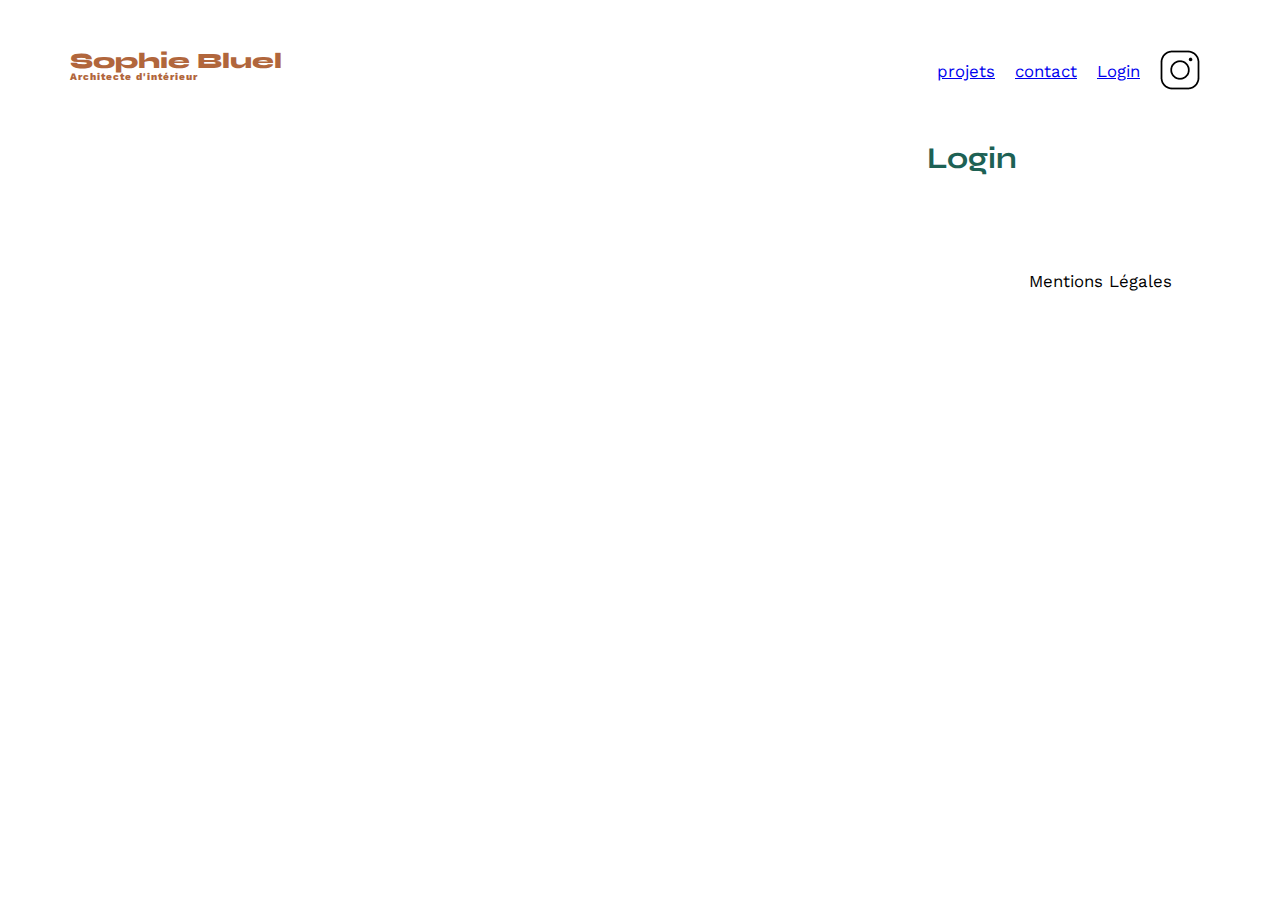
==== FrontEnd/login.html @ db26708a "display works + filter" ====
<!DOCTYPE html>
<html lang="fr">
<head>
	<meta charset="UTF-8">
	<title>Sophie Bluel - Architecte d'intérieur</title>
	<meta name="viewport" content="width=device-width, initial-scale=1.0">
	<link rel="preconnect" href="https://fonts.googleapis.com">
	<link rel="preconnect" href="https://fonts.gstatic.com" crossorigin>
	<link href="https://fonts.googleapis.com/css2?family=Syne:wght@700;800&family=Work+Sans&display=swap" rel="stylesheet">
	<meta name="description" content="">
	<script type="module" src="app.js"></script>
	<link rel="stylesheet" href="./assets/style.css">
</head>
<body>
    
<header>
	<h1>Sophie Bluel <span>Architecte d'intérieur</span></h1>
	<nav>
		<ul>
			<li><a href="index.html">projets</a></li>
			<li><a href="index.html">contact</a></li>
			<li><a href="login.html">Login</a></li>
			<li><img src="./assets/icons/instagram.png" alt="Instagram"></li>
		</ul>
    <main>
<section id="#login">
    <h2> Login </h2>
    <form>
        
    </form>
</section>
    </main>
	</nav>
</header>

<footer>
	<nav>
		<ul>
			<li>Mentions Légales</li>
		</ul>
	</nav>
</footer>
</body>
</html>
---- FrontEnd/assets/style.css ----
/* http://meyerweb.com/eric/tools/css/reset/
   v2.0 | 20110126
   License: none (public domain)
*/

html, body, div, span, applet, object, iframe,
h1, h2, h3, h4, h5, h6, p, blockquote, pre,
a, abbr, acronym, address, big, cite, code,
del, dfn, em, img, ins, kbd, q, s, samp,
small, strike, strong, sub, sup, tt, var,
b, u, i, center,
dl, dt, dd, ol, ul, li,
fieldset, form, label, legend,
table, caption, tbody, tfoot, thead, tr, th, td,
article, aside, canvas, details, embed,
figure, figcaption, footer, header, hgroup,
menu, nav, output, ruby, section, summary,
time, mark, audio, video {
	margin: 0;
	padding: 0;
	border: 0;
	font-size: 100%;
	font: inherit;
	vertical-align: baseline;
}
/* HTML5 display-role reset for older browsers */
article, aside, details, figcaption, figure,
footer, header, hgroup, menu, nav, section {
	display: block;
}
body {
	line-height: 1;
}
ol, ul {
	list-style: none;
}
blockquote, q {
	quotes: none;
}
blockquote:before, blockquote:after,
q:before, q:after {
	content: '';
	content: none;
}
table {
	border-collapse: collapse;
	border-spacing: 0;
}
/** end reset css**/
body {
	max-width: 1140px;
	margin:auto;
	font-family: 'Work Sans' ;
	font-size: 14px;
}
header {
	display: flex;
	justify-content: space-between;
	margin: 50px 0
}
section {
	margin: 50px 0
}

h1{
	display: flex;
	flex-direction: column;
	font-family: 'Syne';
	font-size: 22px;
	font-weight: 800;
	color: #B1663C
}

h1 > span {
	font-family: 'Work Sans';
	font-size:10px;
	letter-spacing: 0.1em;
;
}

h2{
	font-family: 'Syne';
	font-weight: 700;
	font-size: 30px;
	color: #1D6154
}
nav ul {
	display: flex;
	align-items: center;
	list-style-type: none;

}
nav li {
	padding: 0 10px;
	font-size: 1.2em;
}

li:hover {
	color: #B1663C;
}
#introduction {
	display: flex;
	align-items: center;
}
#introduction figure {
	flex: 1
}
#introduction img {
	display: block;
	margin: auto;
	width: 80%;
}

#introduction article {
	flex: 1
}
#introduction h2 {
	margin-bottom: 1em;
}

#introduction p {
	margin-bottom: 0.5em;
}
#portfolio h2 {
	text-align: center;
	margin-bottom: 1em;
}

#portfolio ul {
	display:flex;
	flex-direction: row;
	gap: 10px;
	justify-content: center;
	margin-bottom: 2em;
}

#portfolio button {
color:#1D6154;
background-color: white;
 font-family: 'Syne';
 font-size: 1.2em;
 font-weight: 700;
 border: solid 1px #1D6154;
 border-radius: 60px;
 padding: 10px 30px;
 transition: all ease-in-out 0.3s;
}

#portfolio button:hover {
	color: white;
	background-color: #1D6154;
}
.gallery {
	width: 100%;
	display: grid;
	grid-template-columns: 1fr 1fr 1fr;
	grid-column-gap: 20px;
	grid-row-gap: 20px;
}

.gallery img {
	width: 100%;

}
#contact {
	width: 50%;
margin: auto;
}
#contact > * {
	text-align: center;

}
#contact h2{
	margin-bottom: 20px;
}
#contact form {
	text-align: left;
	margin-top:30px;
	display: flex;
	flex-direction: column;
}

#contact input {
	height: 50px;
	font-size: 1.2em;
	border: none;
	box-shadow: 0px 4px 14px rgba(0, 0, 0, 0.09);
}
#contact label {
	margin: 2em 0 1em 0;
}
#contact textarea {
	border: none;
	box-shadow: 0px 4px 14px rgba(0, 0, 0, 0.09);
}

input[type="submit"]{
	font-family: 'Syne';
	font-weight: 700;
	color: white;
	background-color: #1D6154;
	margin : 2em auto ;
	width: 180px;
	text-align: center;
	border-radius: 60px ;
}

footer nav ul {
	display: flex;
	justify-content: flex-end;
	margin: 2em
}
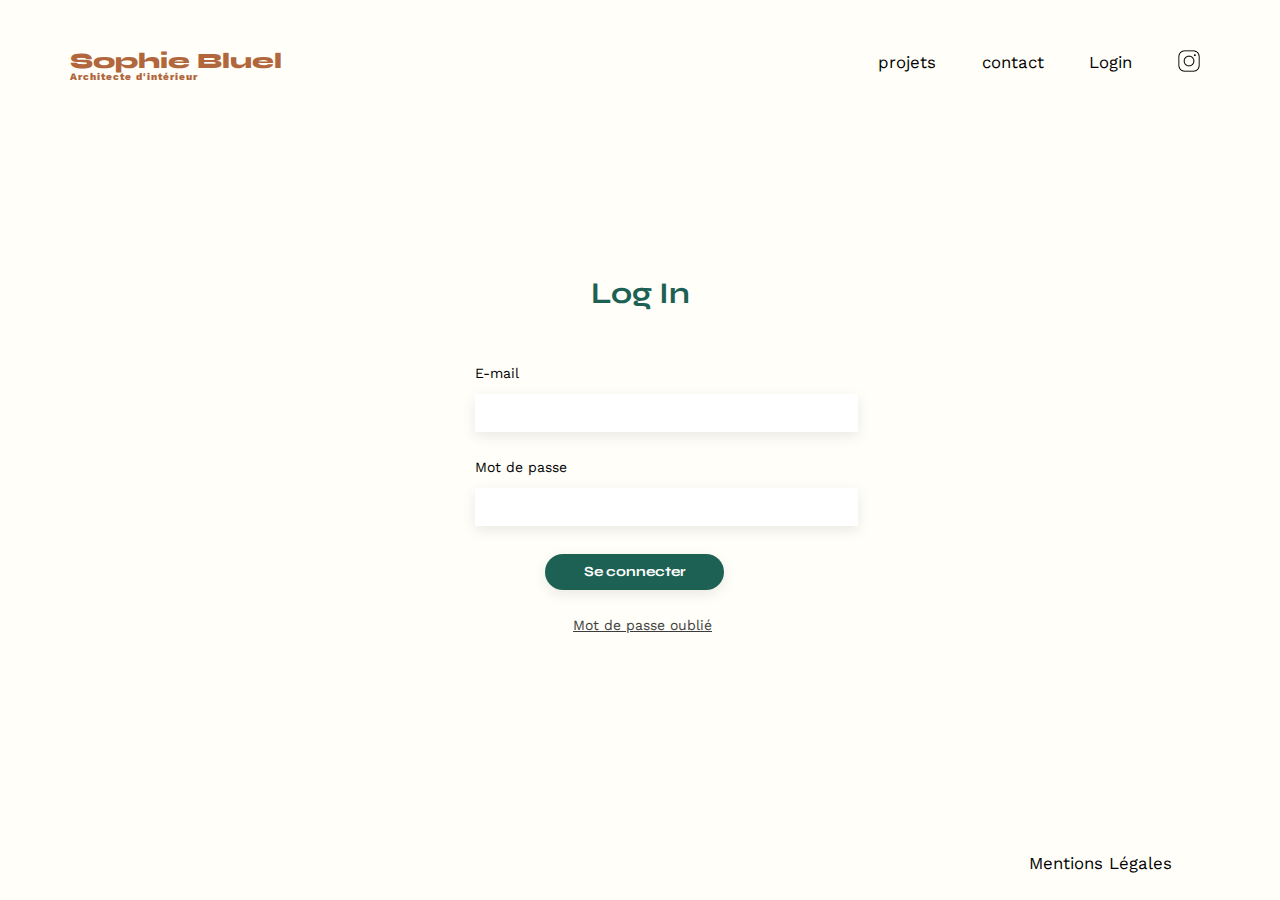
==== commit cce5aa5c: "login page + css" ====
--- a/FrontEnd/login.html
+++ b/FrontEnd/login.html
@@ -3,7 +3,7 @@
 <head>
 	<meta charset="UTF-8">
 	<title>Sophie Bluel - Architecte d'intérieur</title>
-	<meta name="viewport" content="width=device-width, initial-scale=1.0">
+	<meta name="viewport" content="width=device-width", initial-scale="1.0">
 	<link rel="preconnect" href="https://fonts.googleapis.com">
 	<link rel="preconnect" href="https://fonts.gstatic.com" crossorigin>
 	<link href="https://fonts.googleapis.com/css2?family=Syne:wght@700;800&family=Work+Sans&display=swap" rel="stylesheet">
@@ -22,16 +22,22 @@
 			<li><a href="login.html">Login</a></li>
 			<li><img src="./assets/icons/instagram.png" alt="Instagram"></li>
 		</ul>
+    </nav>
+</header>
     <main>
-<section id="#login">
-    <h2> Login </h2>
+<section id="login">
+    <h2>Log In </h2>
     <form>
-        
+        <label for="email">E-mail</label>
+        <input type="email" id="email">
+        <label for="password">Mot de passe</label>
+        <input type="password" id="password">
+        <input type="submit" id="login-btn" value="Se connecter">
+        <a href="#">Mot de passe oublié</a>
     </form>
+    
 </section>
     </main>
-	</nav>
-</header>
 
 <footer>
 	<nav>
--- a/FrontEnd/assets/style.css
+++ b/FrontEnd/assets/style.css
@@ -47,19 +47,32 @@
 	border-spacing: 0;
 }
 /** end reset css**/
+html {
+	display: flex;
+	height:100%;
+}
+
 body {
 	max-width: 1140px;
 	margin:auto;
 	font-family: 'Work Sans' ;
 	font-size: 14px;
+	background-color: #FFFEF8;
+	min-height:100%;
+	display:flex;
+	flex-direction: column;
+	justify-content:space-between;
+	flex:1;
+
 }
 header {
 	display: flex;
 	justify-content: space-between;
-	margin: 50px 0
-}
+	margin-top: 50px;
+}
+
 section {
-	margin: 50px 0
+	margin: 50px 0;
 }
 
 h1{
@@ -84,23 +97,43 @@
 	font-size: 30px;
 	color: #1D6154
 }
+
+header nav {
+	width: 30%;
+}
+nav img {
+	width: 22px;
+}
+
 nav ul {
 	display: flex;
 	align-items: center;
 	list-style-type: none;
-
-}
+	justify-content: space-between;
+}
+
 nav li {
 	padding: 0 10px;
 	font-size: 1.2em;
 }
 
+nav a {
+	text-decoration: none;
+	color: black;
+}
+
+nav a:hover,
+nav a:active {
+	font-weight: 700;
+}
+
 li:hover {
 	color: #B1663C;
 }
 #introduction {
 	display: flex;
 	align-items: center;
+	margin-top: 100px;
 }
 #introduction figure {
 	flex: 1
@@ -120,11 +153,15 @@
 
 #introduction p {
 	margin-bottom: 0.5em;
-}
-#portfolio h2 {
+	width: 400px;
+	line-height: 1.2em;
+}
+#portfolio h2,
+#login h2 {
 	text-align: center;
 	margin-bottom: 1em;
 }
+
 
 #portfolio ul {
 	display:flex;
@@ -144,6 +181,8 @@
  border-radius: 60px;
  padding: 10px 30px;
  transition: all ease-in-out 0.3s;
+ cursor: pointer;
+ margin-bottom: 1em;
 }
 
 #portfolio button:hover {
@@ -151,59 +190,79 @@
 	background-color: #1D6154;
 }
 .gallery {
-	width: 100%;
 	display: grid;
 	grid-template-columns: 1fr 1fr 1fr;
-	grid-column-gap: 20px;
 	grid-row-gap: 20px;
+	grid-column-gap:20px;
+	width: 100%;
 }
 
 .gallery img {
 	width: 100%;
-
-}
-#contact {
+	
+}
+#contact, #login {
 	width: 50%;
-margin: auto;
-}
-#contact > * {
+	margin: auto;
+}
+#contact > *,
+#login > * {
 	text-align: center;
 
 }
 #contact h2{
 	margin-bottom: 20px;
 }
-#contact form {
+#contact form,
+#login form {
 	text-align: left;
 	margin-top:30px;
 	display: flex;
 	flex-direction: column;
-}
-
-#contact input {
-	height: 50px;
-	font-size: 1.2em;
+	margin-left: 120px;
+	
+}
+
+#contact input,
+#login input {
+	height: 36px;
+	width: 379px;
+	font-size: 1em;
 	border: none;
 	box-shadow: 0px 4px 14px rgba(0, 0, 0, 0.09);
 }
-#contact label {
+#contact label,
+#login label {
 	margin: 2em 0 1em 0;
 }
+
 #contact textarea {
+	width: 379px;
 	border: none;
 	box-shadow: 0px 4px 14px rgba(0, 0, 0, 0.09);
 }
 
-input[type="submit"]{
+input[type="submit"] {
 	font-family: 'Syne';
 	font-weight: 700;
 	color: white;
 	background-color: #1D6154;
-	margin : 2em auto ;
-	width: 180px;
-	text-align: center;
+	margin : 2em auto;
+	width: 179px !important;
 	border-radius: 60px ;
-}
+	margin-left: 5em;
+	transition: all ease-in-out 0.2s;
+}
+
+input[type="submit"]:hover {
+	background-color:#0E2F28 ;
+}
+
+#login a {
+	margin-left: 7em;
+	color: #3D3D3D;
+}
+
 
 footer nav ul {
 	display: flex;
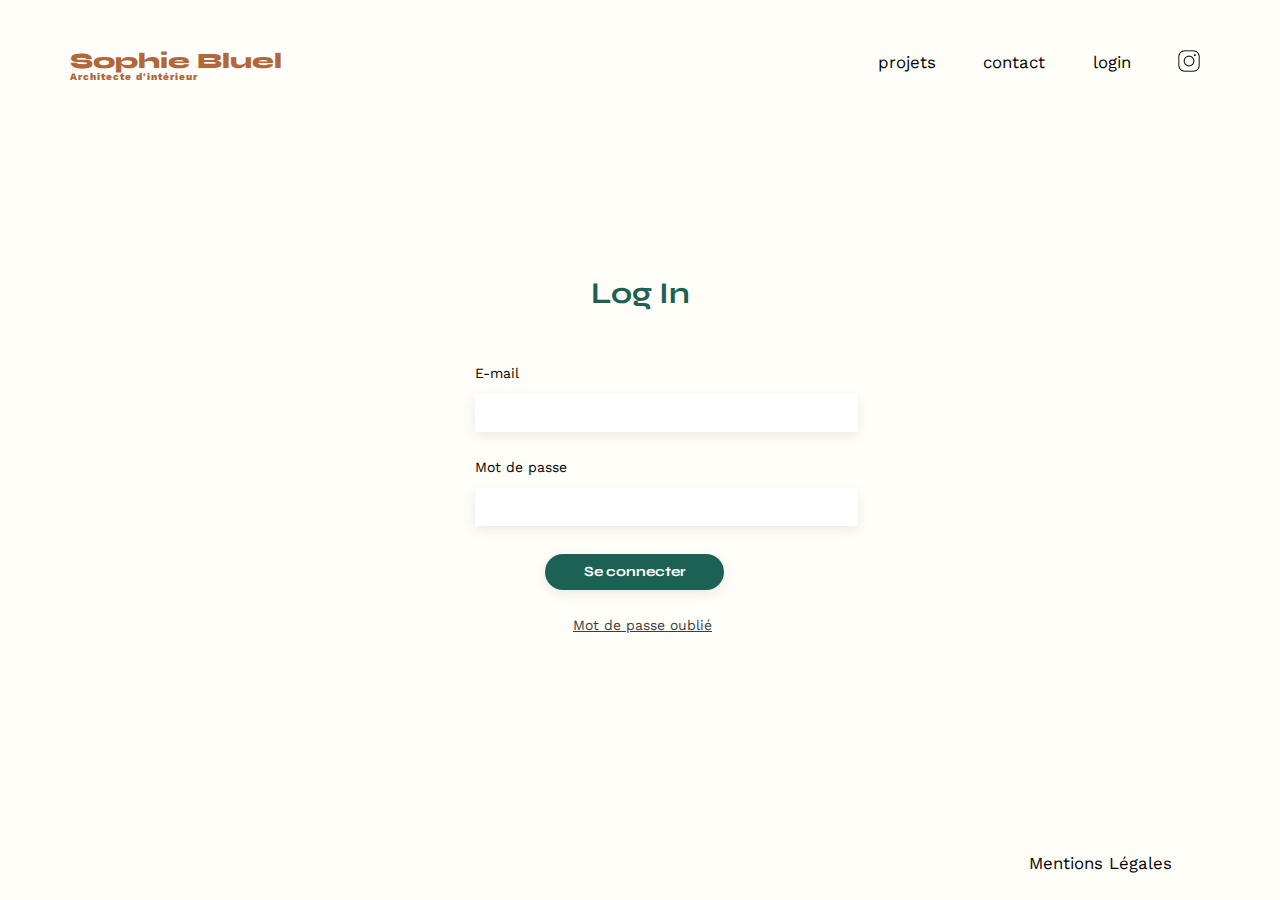
==== commit 2b29c8c2: "login logout" ====
--- a/FrontEnd/login.html
+++ b/FrontEnd/login.html
@@ -1,50 +1,55 @@
 <!DOCTYPE html>
 <html lang="fr">
+
 <head>
 	<meta charset="UTF-8">
 	<title>Sophie Bluel - Architecte d'intérieur</title>
-	<meta name="viewport" content="width=device-width", initial-scale="1.0">
+	<meta name="viewport" content="width=device-width" , initial-scale="1.0">
 	<link rel="preconnect" href="https://fonts.googleapis.com">
 	<link rel="preconnect" href="https://fonts.gstatic.com" crossorigin>
-	<link href="https://fonts.googleapis.com/css2?family=Syne:wght@700;800&family=Work+Sans&display=swap" rel="stylesheet">
+	<link href="https://fonts.googleapis.com/css2?family=Syne:wght@700;800&family=Work+Sans&display=swap"
+		rel="stylesheet">
 	<meta name="description" content="">
-	<script type="module" src="app.js"></script>
+
 	<link rel="stylesheet" href="./assets/style.css">
 </head>
+
 <body>
-    
-<header>
-	<h1>Sophie Bluel <span>Architecte d'intérieur</span></h1>
-	<nav>
-		<ul>
-			<li><a href="index.html">projets</a></li>
-			<li><a href="index.html">contact</a></li>
-			<li><a href="login.html">Login</a></li>
-			<li><img src="./assets/icons/instagram.png" alt="Instagram"></li>
-		</ul>
-    </nav>
-</header>
-    <main>
-<section id="login">
-    <h2>Log In </h2>
-    <form>
-        <label for="email">E-mail</label>
-        <input type="email" id="email">
-        <label for="password">Mot de passe</label>
-        <input type="password" id="password">
-        <input type="submit" id="login-btn" value="Se connecter">
-        <a href="#">Mot de passe oublié</a>
-    </form>
-    
-</section>
-    </main>
 
-<footer>
-	<nav>
-		<ul>
-			<li>Mentions Légales</li>
-		</ul>
-	</nav>
-</footer>
+	<header>
+		<h1>Sophie Bluel <span>Architecte d'intérieur</span></h1>
+		<nav>
+			<ul>
+				<li><a href="index.html">projets</a></li>
+				<li><a href="index.html">contact</a></li>
+				<li class="login-item"><a href="login.html" class="login-link">login</a></li>
+				<li><img src="./assets/icons/instagram.png" alt="Instagram"></li>
+			</ul>
+		</nav>
+	</header>
+	<main>
+		<section id="login">
+			<h2>Log In </h2>
+			<form id="login-form">
+				<label for="email">E-mail</label>
+				<input type="email" id="email" required>
+				<label for="password" required>Mot de passe</label>
+				<input type="password" id="password">
+				<input type="submit" id="login-btn" value="Se connecter">
+				<a href="#">Mot de passe oublié</a>
+			</form>
+
+		</section>
+	</main>
+
+	<footer>
+		<nav>
+			<ul>
+				<li>Mentions Légales</li>
+			</ul>
+		</nav>
+	</footer>
+	<script type="module" src="login.js"></script>
 </body>
+
 </html>--- a/FrontEnd/assets/style.css
+++ b/FrontEnd/assets/style.css
@@ -3,19 +3,87 @@
    License: none (public domain)
 */
 
-html, body, div, span, applet, object, iframe,
-h1, h2, h3, h4, h5, h6, p, blockquote, pre,
-a, abbr, acronym, address, big, cite, code,
-del, dfn, em, img, ins, kbd, q, s, samp,
-small, strike, strong, sub, sup, tt, var,
-b, u, i, center,
-dl, dt, dd, ol, ul, li,
-fieldset, form, label, legend,
-table, caption, tbody, tfoot, thead, tr, th, td,
-article, aside, canvas, details, embed,
-figure, figcaption, footer, header, hgroup,
-menu, nav, output, ruby, section, summary,
-time, mark, audio, video {
+html,
+body,
+div,
+span,
+applet,
+object,
+iframe,
+h1,
+h2,
+h3,
+h4,
+h5,
+h6,
+p,
+blockquote,
+pre,
+a,
+abbr,
+acronym,
+address,
+big,
+cite,
+code,
+del,
+dfn,
+em,
+img,
+ins,
+kbd,
+q,
+s,
+samp,
+small,
+strike,
+strong,
+sub,
+sup,
+tt,
+var,
+b,
+u,
+i,
+center,
+dl,
+dt,
+dd,
+ol,
+ul,
+li,
+fieldset,
+form,
+label,
+legend,
+table,
+caption,
+tbody,
+tfoot,
+thead,
+tr,
+th,
+td,
+article,
+aside,
+canvas,
+details,
+embed,
+figure,
+figcaption,
+footer,
+header,
+hgroup,
+menu,
+nav,
+output,
+ruby,
+section,
+summary,
+time,
+mark,
+audio,
+video {
 	margin: 0;
 	padding: 0;
 	border: 0;
@@ -23,48 +91,69 @@
 	font: inherit;
 	vertical-align: baseline;
 }
+
 /* HTML5 display-role reset for older browsers */
-article, aside, details, figcaption, figure,
-footer, header, hgroup, menu, nav, section {
+article,
+aside,
+details,
+figcaption,
+figure,
+footer,
+header,
+hgroup,
+menu,
+nav,
+section {
 	display: block;
 }
+
 body {
 	line-height: 1;
 }
-ol, ul {
+
+ol,
+ul {
 	list-style: none;
 }
-blockquote, q {
+
+blockquote,
+q {
 	quotes: none;
 }
-blockquote:before, blockquote:after,
-q:before, q:after {
+
+blockquote:before,
+blockquote:after,
+q:before,
+q:after {
 	content: '';
 	content: none;
 }
+
 table {
 	border-collapse: collapse;
 	border-spacing: 0;
 }
+
 /** end reset css**/
 html {
 	display: flex;
-	height:100%;
+	height: 100%;
 }
 
 body {
 	max-width: 1140px;
-	margin:auto;
-	font-family: 'Work Sans' ;
+	margin: auto;
+	font-family: 'Work Sans';
 	font-size: 14px;
 	background-color: #FFFEF8;
-	min-height:100%;
-	display:flex;
+	min-height: 100%;
+	display: flex;
 	flex-direction: column;
-	justify-content:space-between;
-	flex:1;
-
-}
+	justify-content: space-between;
+	flex: 1;
+
+}
+
 header {
 	display: flex;
 	justify-content: space-between;
@@ -75,7 +164,7 @@
 	margin: 50px 0;
 }
 
-h1{
+h1 {
 	display: flex;
 	flex-direction: column;
 	font-family: 'Syne';
@@ -84,14 +173,14 @@
 	color: #B1663C
 }
 
-h1 > span {
+h1>span {
 	font-family: 'Work Sans';
-	font-size:10px;
+	font-size: 10px;
 	letter-spacing: 0.1em;
-;
-}
-
-h2{
+	;
+}
+
+h2 {
 	font-family: 'Syne';
 	font-weight: 700;
 	font-size: 30px;
@@ -101,6 +190,7 @@
 header nav {
 	width: 30%;
 }
+
 nav img {
 	width: 22px;
 }
@@ -117,27 +207,42 @@
 	font-size: 1.2em;
 }
 
-nav a {
+nav a,
+nav button {
 	text-decoration: none;
 	color: black;
 }
 
 nav a:hover,
-nav a:active {
+nav a:active,
+nav button:hover,
+nav button:active {
 	font-weight: 700;
 }
 
 li:hover {
 	color: #B1663C;
 }
+
+nav button {
+	font-family: 'Work sans';
+	border: none;
+	background-color: #FFFEF8;
+	margin: 0;
+	padding: 0;
+	font-size: 1em;
+}
+
 #introduction {
 	display: flex;
 	align-items: center;
 	margin-top: 100px;
 }
+
 #introduction figure {
 	flex: 1
 }
+
 #introduction img {
 	display: block;
 	margin: auto;
@@ -147,6 +252,7 @@
 #introduction article {
 	flex: 1
 }
+
 #introduction h2 {
 	margin-bottom: 1em;
 }
@@ -156,6 +262,7 @@
 	width: 400px;
 	line-height: 1.2em;
 }
+
 #portfolio h2,
 #login h2 {
 	text-align: center;
@@ -164,7 +271,7 @@
 
 
 #portfolio ul {
-	display:flex;
+	display: flex;
 	flex-direction: row;
 	gap: 10px;
 	justify-content: center;
@@ -172,55 +279,67 @@
 }
 
 #portfolio button {
-color:#1D6154;
-background-color: white;
- font-family: 'Syne';
- font-size: 1.2em;
- font-weight: 700;
- border: solid 1px #1D6154;
- border-radius: 60px;
- padding: 10px 30px;
- transition: all ease-in-out 0.3s;
- cursor: pointer;
- margin-bottom: 1em;
+	color: #1D6154;
+	background-color: white;
+	font-family: 'Syne';
+	font-size: 1.2em;
+	font-weight: 700;
+	border: solid 1px #1D6154;
+	border-radius: 60px;
+	padding: 10px 30px;
+	transition: all ease-in-out 0.3s;
+	cursor: pointer;
+	margin-bottom: 1em;
+	transition: all 0.2s ease-in;
 }
 
 #portfolio button:hover {
 	color: white;
 	background-color: #1D6154;
 }
+
+#portfolio button.clicked {
+	color: white;
+	background-color: #1D6154;
+}
+
 .gallery {
 	display: grid;
 	grid-template-columns: 1fr 1fr 1fr;
 	grid-row-gap: 20px;
-	grid-column-gap:20px;
+	grid-column-gap: 20px;
 	width: 100%;
 }
 
 .gallery img {
 	width: 100%;
-	
-}
-#contact, #login {
+
+}
+
+#contact,
+#login {
 	width: 50%;
 	margin: auto;
 }
-#contact > *,
-#login > * {
+
+#contact>*,
+#login>* {
 	text-align: center;
 
 }
-#contact h2{
+
+#contact h2 {
 	margin-bottom: 20px;
 }
+
 #contact form,
 #login form {
 	text-align: left;
-	margin-top:30px;
+	margin-top: 30px;
 	display: flex;
 	flex-direction: column;
 	margin-left: 120px;
-	
+
 }
 
 #contact input,
@@ -231,6 +350,7 @@
 	border: none;
 	box-shadow: 0px 4px 14px rgba(0, 0, 0, 0.09);
 }
+
 #contact label,
 #login label {
 	margin: 2em 0 1em 0;
@@ -247,15 +367,16 @@
 	font-weight: 700;
 	color: white;
 	background-color: #1D6154;
-	margin : 2em auto;
+	margin: 2em auto;
 	width: 179px !important;
-	border-radius: 60px ;
+	border-radius: 60px;
 	margin-left: 5em;
 	transition: all ease-in-out 0.2s;
 }
 
 input[type="submit"]:hover {
-	background-color:#0E2F28 ;
+	background-color: #0E2F28;
+	cursor: pointer;
 }
 
 #login a {
@@ -263,10 +384,14 @@
 	color: #3D3D3D;
 }
 
+#email.errorInput,
+#password.errorInput {
+	border: solid 0.5px rgb(156, 35, 35);
+}
+
 
 footer nav ul {
 	display: flex;
 	justify-content: flex-end;
-	margin: 2em
-}
-
+	margin: 2em;
+}